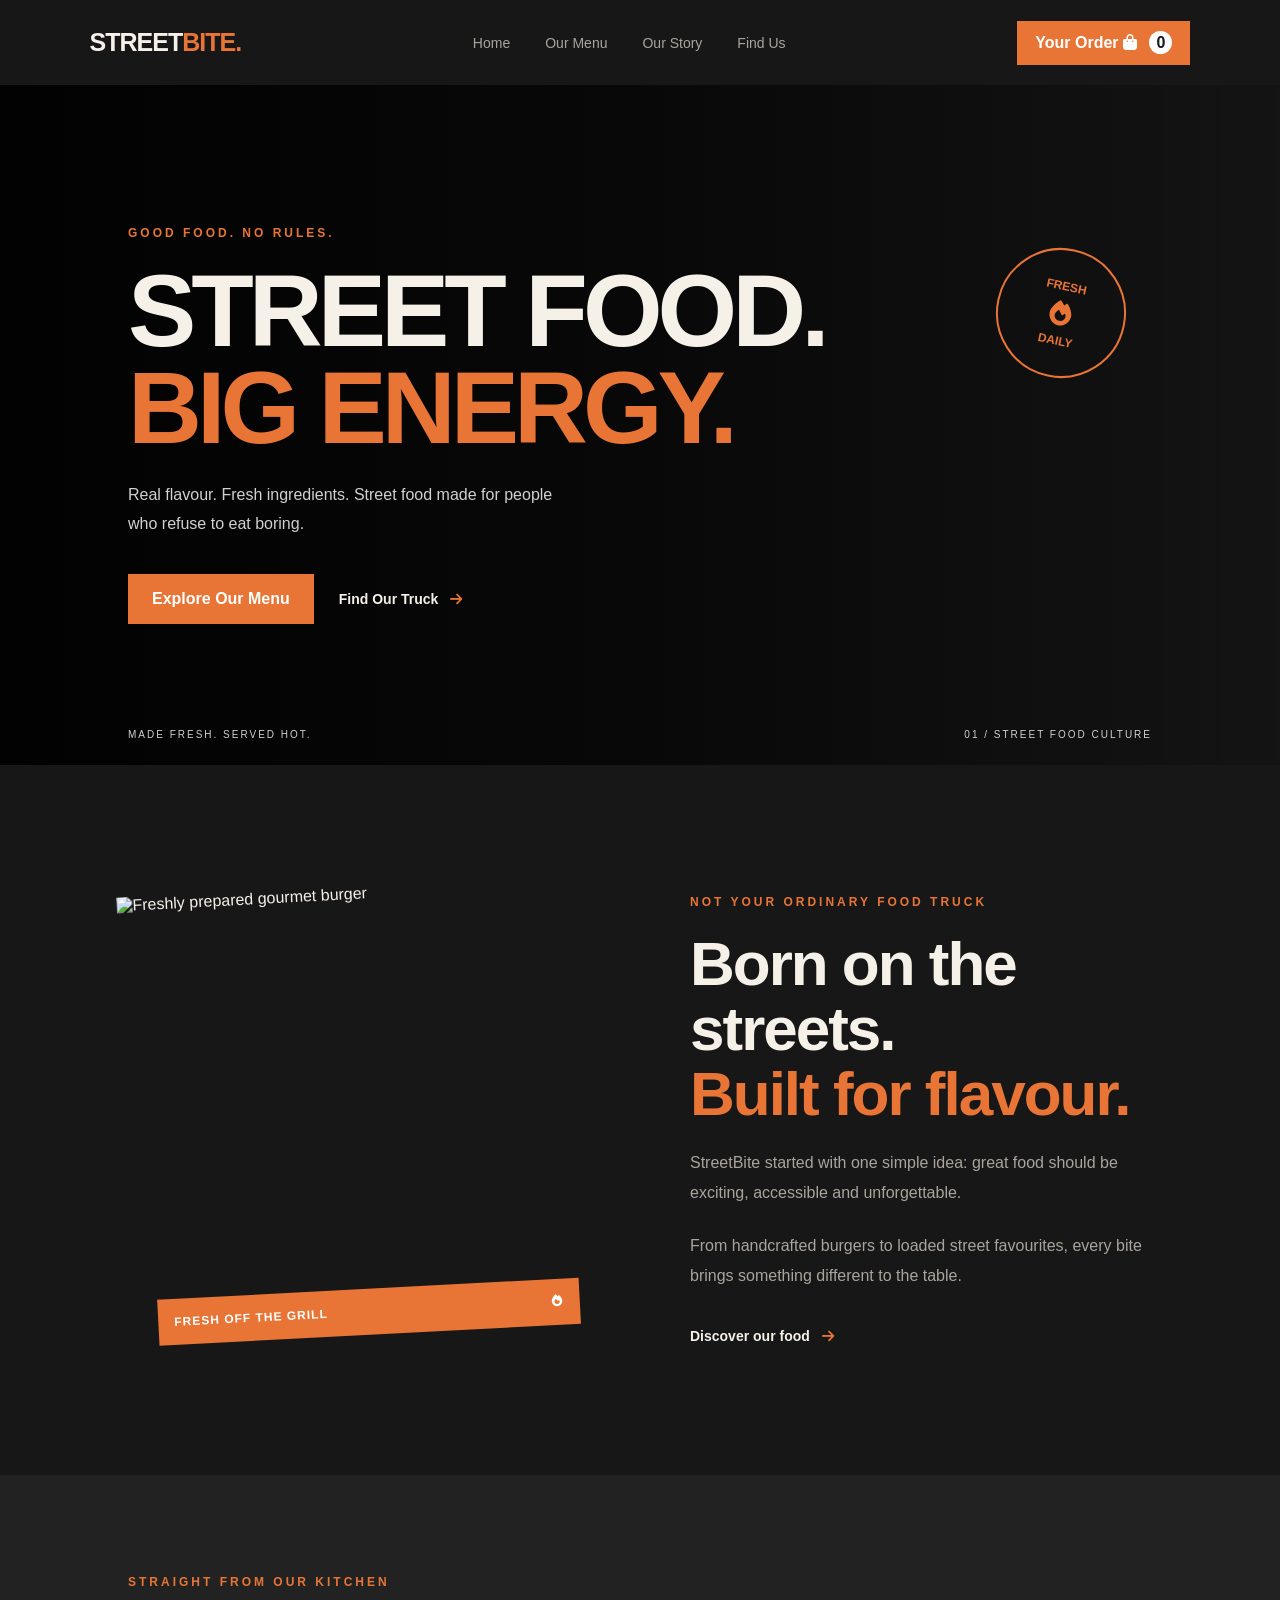
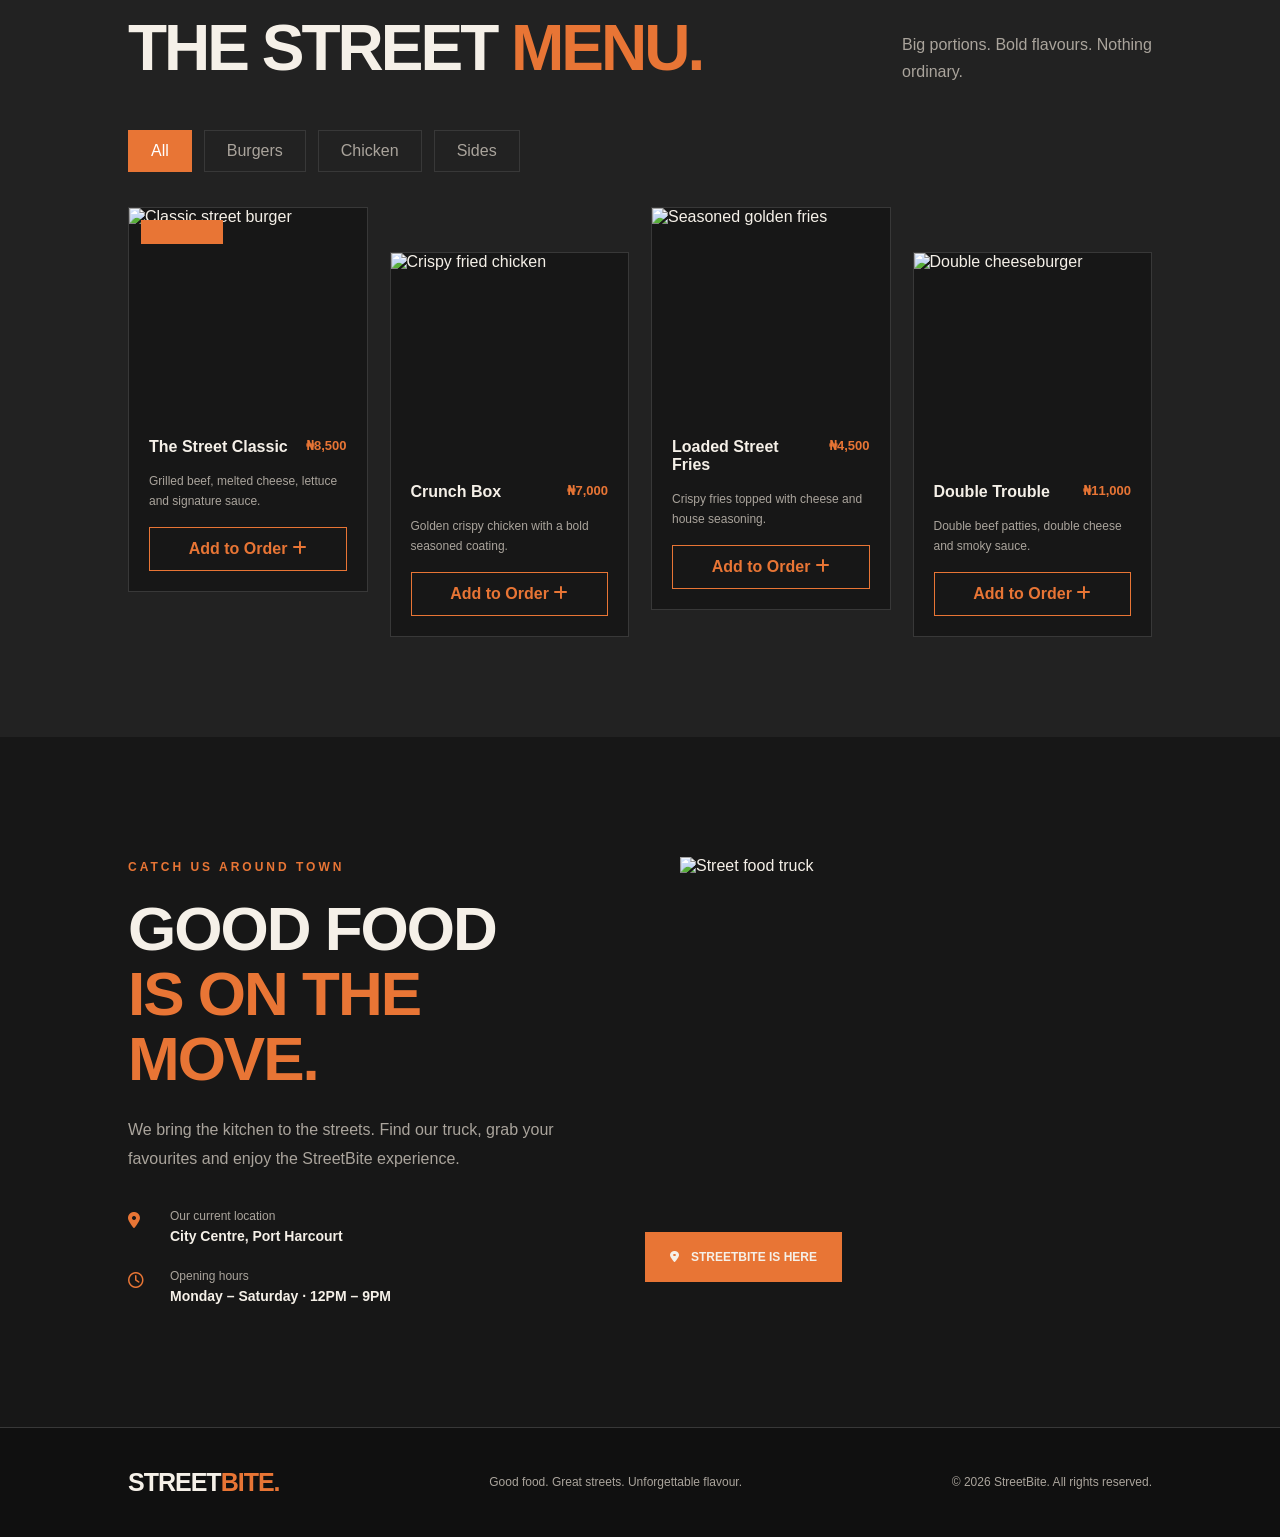
==== STREETBITE/index.html @ f9d02f8c "StreetBite" ====
<!DOCTYPE html>
<html lang="en">
<head>
    <meta charset="UTF-8">
    <meta name="viewport" content="width=device-width, initial-scale=1.0">
    <title>StreetBite | Street Food Culture</title>

    <link rel="stylesheet" href="style.css">

    <link rel="stylesheet"
        href="https://cdnjs.cloudflare.com/ajax/libs/font-awesome/6.7.2/css/all.min.css">
</head>
<body>

    <header class="header">
        <a href="#" class="logo">STREET<span>BITE.</span></a>

        <button class="menu-button" id="menuButton" aria-label="Toggle navigation">
            <i class="fa-solid fa-bars"></i>
        </button>

        <nav id="navigation">
            <a href="#home">Home</a>
            <a href="#menu">Our Menu</a>
            <a href="#story">Our Story</a>
            <a href="#location">Find Us</a>
        </nav>

        <button class="order-button" id="orderButton">
            Your Order <i class="fa-solid fa-bag-shopping"></i>
            <span id="orderCount">0</span>
        </button>
    </header>

    <main>

        <section class="hero" id="home">
            <div class="hero-overlay"></div>

            <div class="hero-content">
                <p class="eyebrow">GOOD FOOD. NO RULES.</p>

                <h1>
                    STREET FOOD.<br>
                    <span>BIG ENERGY.</span>
                </h1>

                <p class="hero-description">
                    Real flavour. Fresh ingredients. Street food
                    made for people who refuse to eat boring.
                </p>

                <div class="hero-actions">
                    <a href="#menu" class="primary-button">Explore Our Menu</a>
                    <a href="#location" class="text-link">Find Our Truck <i class="fa-solid fa-arrow-right"></i></a>
                </div>
            </div>

            <div class="hero-stamp">
                <span>FRESH</span>
                <i class="fa-solid fa-fire"></i>
                <span>DAILY</span>
            </div>

            <div class="hero-bottom">
                <span>MADE FRESH. SERVED HOT.</span>
                <span>01 / STREET FOOD CULTURE</span>
            </div>
        </section>

        <section class="story-section" id="story">
            <div class="story-image">
                <img
                    src="https://images.unsplash.com/photo-1568901346375-23c9450c58cd?w=1000"
                    alt="Freshly prepared gourmet burger">

                <div class="image-caption">
                    <span>FRESH OFF THE GRILL</span>
                    <i class="fa-solid fa-fire"></i>
                </div>
            </div>

            <div class="story-content">
                <p class="eyebrow">NOT YOUR ORDINARY FOOD TRUCK</p>

                <h2>
                    Born on the streets.<br>
                    <span>Built for flavour.</span>
                </h2>

                <p>
                    StreetBite started with one simple idea:
                    great food should be exciting, accessible
                    and unforgettable.
                </p>

                <p>
                    From handcrafted burgers to loaded street
                    favourites, every bite brings something
                    different to the table.
                </p>

                <a href="#menu" class="text-link">
                    Discover our food <i class="fa-solid fa-arrow-right"></i>
                </a>
            </div>
        </section>

        <section class="menu-section" id="menu">
            <div class="section-heading">
                <div>
                    <p class="eyebrow">STRAIGHT FROM OUR KITCHEN</p>
                    <h2>THE STREET <span>MENU.</span></h2>
                </div>

                <p>
                    Big portions. Bold flavours.
                    Nothing ordinary.
                </p>
            </div>

            <div class="menu-filters">
                <button class="filter-button active" data-category="all">All</button>
                <button class="filter-button" data-category="burger">Burgers</button>
                <button class="filter-button" data-category="chicken">Chicken</button>
                <button class="filter-button" data-category="sides">Sides</button>
            </div>

            <div class="menu-grid">

                <article class="menu-card burger">
                    <div class="menu-image">
                        <img
                            src="https://images.unsplash.com/photo-1568901346375-23c9450c58cd?w=700"
                            alt="Classic street burger">
                        <span class="menu-tag">BEST SELLER</span>
                    </div>

                    <div class="menu-card-content">
                        <div class="menu-title">
                            <h3>The Street Classic</h3>
                            <span>₦8,500</span>
                        </div>

                        <p>Grilled beef, melted cheese, lettuce and signature sauce.</p>

                        <button class="add-button" data-name="The Street Classic" data-price="8500">
                            Add to Order <i class="fa-solid fa-plus"></i>
                        </button>
                    </div>
                </article>

                <article class="menu-card chicken">
                    <div class="menu-image">
                        <img
                            src="https://images.unsplash.com/photo-1606755962773-d324e0a13086?w=700"
                            alt="Crispy fried chicken">
                    </div>

                    <div class="menu-card-content">
                        <div class="menu-title">
                            <h3>Crunch Box</h3>
                            <span>₦7,000</span>
                        </div>

                        <p>Golden crispy chicken with a bold seasoned coating.</p>

                        <button class="add-button" data-name="Crunch Box" data-price="7000">
                            Add to Order <i class="fa-solid fa-plus"></i>
                        </button>
                    </div>
                </article>

                <article class="menu-card sides">
                    <div class="menu-image">
                        <img
                            src="https://images.unsplash.com/photo-1573080496219-bb080dd4f877?w=700"
                            alt="Seasoned golden fries">
                    </div>

                    <div class="menu-card-content">
                        <div class="menu-title">
                            <h3>Loaded Street Fries</h3>
                            <span>₦4,500</span>
                        </div>

                        <p>Crispy fries topped with cheese and house seasoning.</p>

                        <button class="add-button" data-name="Loaded Street Fries" data-price="4500">
                            Add to Order <i class="fa-solid fa-plus"></i>
                        </button>
                    </div>
                </article>

                <article class="menu-card burger">
                    <div class="menu-image">
                        <img
                            src="https://images.unsplash.com/photo-1571091718767-18b5b1457add?w=700"
                            alt="Double cheeseburger">
                                            </div>

                    <div class="menu-card-content">
                        <div class="menu-title">
                            <h3>Double Trouble</h3>
                            <span>₦11,000</span>
                        </div>

                        <p>Double beef patties, double cheese and smoky sauce.</p>

                        <button class="add-button" data-name="Double Trouble" data-price="11000">
                            Add to Order <i class="fa-solid fa-plus"></i>
                        </button>
                    </div>
                </article>

            </div>
        </section>

        <section class="location-section" id="location">
            <div class="location-content">
                <p class="eyebrow">CATCH US AROUND TOWN</p>

                <h2>GOOD FOOD<br><span>IS ON THE MOVE.</span></h2>

                <p>
                    We bring the kitchen to the streets.
                    Find our truck, grab your favourites
                    and enjoy the StreetBite experience.
                </p>

                <div class="location-details">
                    <div>
                        <i class="fa-solid fa-location-dot"></i>
                        <span>Our current location</span>
                        <strong>City Centre, Port Harcourt</strong>
                    </div>

                    <div>
                        <i class="fa-regular fa-clock"></i>
                        <span>Opening hours</span>
                        <strong>Monday – Saturday · 12PM – 9PM</strong>
                    </div>
                </div>
            </div>

            <div class="location-visual">
                <img
                    src="https://images.unsplash.com/photo-1565123409695-7b5ef63a2efb?w=1000"
                    alt="Street food truck">

                <div class="location-label">
                    <i class="fa-solid fa-location-dot"></i>
                    <span>STREETBITE IS HERE</span>
                </div>
            </div>
        </section>

    </main>

    <footer class="footer">
        <a href="#" class="logo">STREET<span>BITE.</span></a>

        <p>Good food. Great streets. Unforgettable flavour.</p>

        <span>© 2026 StreetBite. All rights reserved.</span>
    </footer>

    <div class="order-overlay" id="orderOverlay"></div>

    <aside class="order-panel" id="orderPanel">
        <div class="order-header">
            <h2>Your Order</h2>
            <button id="closeOrder" aria-label="Close order">
                <i class="fa-solid fa-xmark"></i>
            </button>
        </div>

        <div class="order-items" id="orderItems">
            <p class="empty-order">Your order is empty.</p>
        </div>

        <div class="order-total">
            <span>Total</span>
            <strong id="orderTotal">₦0</strong>
        </div>

        <button class="checkout-button" id="clearOrder">
            Clear Order
        </button>
    </aside>

    <script src="script.js"></script>
</body>
</html>
---- STREETBITE/style.css ----
* {
    margin: 0;
    padding: 0;
    box-sizing: border-box;
}

:root {
    --background: #171717;
    --surface: #222222;
    --accent: #e87535;
    --text: #f5f0e8;
    --muted: #aaa49c;
    --border: #383838;
}

html {
    scroll-behavior: smooth;
}

body {
    background: var(--background);
    color: var(--text);
    font-family: Arial, sans-serif;
}

button,
a {
    font: inherit;
}

a {
    color: inherit;
    text-decoration: none;
}

button {
    cursor: pointer;
}

img {
    width: 100%;
    display: block;
    object-fit: cover;
}

.header {
    min-height: 85px;
    padding: 0 7%;
    display: flex;
    align-items: center;
    justify-content: space-between;
    gap: 30px;
    background: var(--background);
    position: relative;
    z-index: 20;
}

.logo {
    font-size: 25px;
    font-weight: 900;
    letter-spacing: -1px;
}

.logo span {
    color: var(--accent);
}

.header nav {
    display: flex;
    align-items: center;
    gap: 35px;
}

.header nav a {
    color: var(--muted);
    font-size: 14px;
    transition: color 0.3s;
}

.header nav a:hover {
    color: var(--accent);
}

.menu-button {
    display: none;
    background: none;
    border: none;
    color: var(--text);
    font-size: 22px;
}

.order-button {
    background: var(--accent);
    border: none;
    padding: 13px 18px;
    color: white;
    font-weight: 700;
}

.order-button span {
    margin-left: 8px;
    background: white;
    color: var(--background);
    padding: 3px 7px;
    border-radius: 50%;
}

/* Hero */

.hero {
    min-height: 680px;
    position: relative;
    display: flex;
    align-items: center;
    padding: 80px 10%;
    background-image: url("https://images.unsplash.com/photo-1550547660-d9450f859349?w=1800");
    background-position: center;
    background-size: cover;
    overflow: hidden;
}

.hero-overlay {
    position: absolute;
    inset: 0;
    background: linear-gradient(
        90deg,
        rgba(0, 0, 0, 0.92),
        rgba(0, 0, 0, 0.65),
        rgba(0, 0, 0, 0.15)
    );
}

.hero-content {
    position: relative;
    z-index: 2;
    max-width: 700px;
}

.eyebrow {
    color: var(--accent);
    font-size: 12px;
    font-weight: 800;
    letter-spacing: 3px;
    margin-bottom: 22px;
}

.hero h1 {
    font-size: clamp(55px, 8vw, 105px);
    line-height: 0.95;
    font-weight: 900;
    letter-spacing: -5px;
}

.hero h1 span,
.story-content h2 span,
.section-heading h2 span,
.location-content h2 span {
    color: var(--accent);
}

.hero-description {
    max-width: 440px;
    color: #d1d1d1;
    line-height: 1.8;
    margin-top: 25px;
}

.hero-actions {
    display: flex;
    align-items: center;
    flex-wrap: wrap;
    gap: 25px;
    margin-top: 35px;
}

.primary-button {
    display: inline-block;
    background: var(--accent);
    color: white;
    padding: 16px 24px;
    font-weight: 700;
    transition: transform 0.3s;
}

.primary-button:hover {
    transform: translateY(-4px);
}

.text-link {
    color: var(--text);
    font-size: 14px;
    font-weight: 700;
}

.text-link i {
    color: var(--accent);
    margin-left: 8px;
}

.hero-stamp {
    position: absolute;
    right: 12%;
    top: 24%;
    width: 130px;
    height: 130px;
    border: 2px solid var(--accent);
    border-radius: 50%;
    display: flex;
    flex-direction: column;
    align-items: center;
    justify-content: center;
    gap: 8px;
    color: var(--accent);
    font-size: 12px;
    font-weight: 900;
    transform: rotate(12deg);
    z-index: 2;
}

.hero-stamp i {
    font-size: 25px;
}

.hero-bottom {
    position: absolute;
    bottom: 25px;
    left: 10%;
    right: 10%;
    display: flex;
    justify-content: space-between;
    color: #d0d0d0;
    font-size: 10px;
    letter-spacing: 2px;
}

/* Story */

.story-section {
    padding: 120px 10%;
    display: grid;
    grid-template-columns: 1fr 1fr;
    align-items: center;
    gap: 100px;
}

.story-image {
    position: relative;
    transform: rotate(-3deg);
}

.story-image img {
    height: 470px;
}

.image-caption {
    position: absolute;
    bottom: 20px;
    left: 20px;
    right: 20px;
    background: var(--accent);
    color: white;
    padding: 16px;
    display: flex;
    justify-content: space-between;
    font-size: 12px;
    font-weight: 800;
    letter-spacing: 1px;
}

.story-content h2,
.location-content h2 {
    font-size: clamp(38px, 5vw, 62px);
    line-height: 1.05;
    letter-spacing: -2px;
}

.story-content > p:not(.eyebrow) {
    color: var(--muted);
    line-height: 1.9;
    margin: 22px 0;
    max-width: 480px;
}

.story-content .text-link {
    display: inline-block;
    margin-top: 15px;
}

/* Menu */

.menu-section {
    padding: 100px 10%;
    background: var(--surface);
}

.section-heading {
    display: flex;
    align-items: end;
    justify-content: space-between;
    gap: 30px;
    margin-bottom: 45px;
}

.section-heading h2 {
    font-size: clamp(38px, 5vw, 65px);
    letter-spacing: -3px;
}

.section-heading > p {
    max-width: 250px;
    color: var(--muted);
    line-height: 1.7;
}

.menu-filters {
    display: flex;
    flex-wrap: wrap;
    gap: 12px;
    margin-bottom: 35px;
}

.filter-button {
    padding: 11px 22px;
    border: 1px solid var(--border);
    background: transparent;
    color: var(--muted);
    transition: 0.3s;
}

.filter-button.active,
.filter-button:hover {
    background: var(--accent);
    border-color: var(--accent);
    color: white;
}

.menu-grid {
    display: grid;
    grid-template-columns: repeat(4, 1fr);
    gap: 22px;
    align-items: start;
}

.menu-card {
    background: var(--background);
    border: 1px solid var(--border);
    transition: transform 0.4s, border-color 0.4s;
    transform-style: preserve-3d;
    perspective: 1000px;
}

.menu-card:nth-child(even) {
    margin-top: 45px;
}

.menu-card:hover {
    transform: translateY(-10px) rotateY(-4deg);
    border-color: var(--accent);
}

.menu-image {
    height: 210px;
    position: relative;
    overflow: hidden;
}

.menu-image img {
    height: 100%;
    transition: transform 0.5s;
}

.menu-card:hover .menu-image img {
    transform: scale(1.08);
}

.menu-tag {
    position: absolute;
    top: 12px;
    left: 12px;
    background: var(--accent);
    padding: 7px 10px;
    font-size: 9px;
    font-weight: 800;
}

.menu-card-content {
    padding: 20px;
}

.menu-title {
    display: flex;
    justify-content: space-between;
    align-items: start;
    gap: 10px;
}

.menu-title h3 {
    font-size: 16px;
}

.menu-title span {
    color: var(--accent);
    font-size: 13px;
    font-weight: 800;
    white-space: nowrap;
}

.menu-card-content p {
    color: var(--muted);
    font-size: 12px;
    line-height: 1.7;
    margin: 15px 0;
}

.add-button {
    width: 100%;
    background: transparent;
    border: 1px solid var(--accent);
    color: var(--accent);
    padding: 12px;
    font-weight: 700;
    transition: 0.3s;
}

.add-button:hover {
    background: var(--accent);
    color: white;
}

/* Location */

.location-section {
    padding: 120px 10%;
    display: grid;
    grid-template-columns: 1fr 1fr;
    align-items: center;
    gap: 80px;
}

.location-content > p:not(.eyebrow) {
    color: var(--muted);
    line-height: 1.8;
    margin-top: 25px;
    max-width: 440px;
}

.location-details {
    margin-top: 35px;
    display: grid;
    gap: 25px;
}

.location-details div {
    display: grid;
    grid-template-columns: 30px 1fr;
    gap: 5px 12px;
}

.location-details i {
    color: var(--accent);
    grid-row: span 2;
    padding-top: 3px;
}

.location-details span {
    color: var(--muted);
    font-size: 12px;
}

.location-details strong {
    font-size: 14px;
}

.location-visual {
    position: relative;
}

.location-visual img {
    height: 450px;
}

.location-label {
    position: absolute;
    bottom: 25px;
    left: -35px;
    background: var(--accent);
    padding: 18px 25px;
    display: flex;
    gap: 12px;
    align-items: center;
    font-weight: 800;
    font-size: 12px;
}

/* Footer */

.footer {
    background: #101010;
    border-top: 1px solid var(--border);
    padding: 40px 10%;
    display: flex;
    justify-content: space-between;
    align-items: center;
    gap: 20px;
    flex-wrap: wrap;
}

.footer p,
.footer > span {
    color: var(--muted);
    font-size: 12px;
}

/* Order panel */

.order-overlay {
    position: fixed;
    inset: 0;
    background: rgba(0, 0, 0, 0.7);
    z-index: 40;
    opacity: 0;
    visibility: hidden;
    transition: 0.3s;
}

.order-overlay.active {
    opacity: 1;
    visibility: visible;
}

.order-panel {
    position: fixed;
    top: 0;
    right: -420px;
    width: min(400px, 100%);
    height: 100vh;
    background: var(--surface);
    z-index: 41;
    padding: 30px;
    display: flex;
    flex-direction: column;
    transition: right 0.3s;
}

.order-panel.active {
    right: 0;
}

.order-header {
    display: flex;
    justify-content: space-between;
    align-items: center;
    padding-bottom: 25px;
    border-bottom: 1px solid var(--border);
}

.order-header button {
    background: none;
    border: none;
    color: var(--text);
    font-size: 22px;
}

.order-items {
    flex: 1;
    overflow-y: auto;
    padding: 20px 0;
}

.empty-order {
    color: var(--muted);
    text-align: center;
    padding-top: 40px;
}

.order-item {
    display: flex;
    justify-content: space-between;
    gap: 15px;
    padding: 15px 0;
    border-bottom: 1px solid var(--border);
}

.order-item p {
    font-size: 14px;
    margin-bottom: 5px;
}

.order-item span {
    color: var(--accent);
    font-size: 12px;
}

.order-item button {
    background: none;
    border: none;
    color: #e87535;
}

.order-total {
    display: flex;
    justify-content: space-between;
    padding: 20px 0;
    border-top: 1px solid var(--border);
}

.order-total strong {
    color: var(--accent);
}

.checkout-button {
    width: 100%;
    padding: 15px;
    background: var(--accent);
    color: white;
    border: none;
    font-weight: 800;
}

/* Responsive */

@media (max-width: 1000px) {
    .menu-grid {
        grid-template-columns: repeat(2, 1fr);
    }

    .story-section,
    .location-section {
        gap: 50px;
    }
}

@media (max-width: 750px) {
    .header {
        padding: 20px 6%;
        flex-wrap: wrap;
    }

    .menu-button {
        display: block;
        order: 3;
    }

    .header nav {
        display: none;
        order: 4;
        width: 100%;
        flex-direction: column;
        align-items: flex-start;
        gap: 22px;
        padding: 20px 0;
    }

    .header nav.active {
        display: flex;
    }

    .order-button {
        margin-left: auto;
    }

    .hero {
        min-height: 650px;
        padding: 70px 7%;
        background-position: 60% center;
    }

    .hero h1 {
        letter-spacing: -3px;
    }

    .hero-stamp {
        width: 90px;
        height: 90px;
        right: 7%;
        top: 12%;
        font-size: 9px;
    }

    .hero-bottom {
        left: 7%;
        right: 7%;
        font-size: 8px;
    }

    .story-section,
    .location-section {
        grid-template-columns: 1fr;
        padding: 80px 7%;
    }

    .story-image img {
        height: 350px;
    }

    .location-visual img {
        height: 350px;
    }

    .location-label {
        left: -10px;
    }

    .menu-section {
        padding: 80px 7%;
    }

    .section-heading {
        align-items: flex-start;
        flex-direction: column;
    }

    .menu-card:nth-child(even) {
        margin-top: 0;
    }

    .footer {
        padding: 35px 7%;
        flex-direction: column;
        align-items: flex-start;
    }
}

@media (max-width: 480px) {
    .logo {
        font-size: 21px;
    }

    .order-button {
        padding: 11px;
        font-size: 12px;
    }

    .hero h1 {
        font-size: 53px;
    }

    .hero-stamp {
        display: none;
    }

    .hero-actions {
        align-items: flex-start;
        flex-direction: column;
    }

    .menu-grid {
        grid-template-columns: 1fr;
    }

    .menu-image {
        height: 240px;
    }

    .story-content h2,
    .location-content h2 {
        font-size: 40px;
    }

    .hero-bottom span:last-child {
        display: none;
    }
}
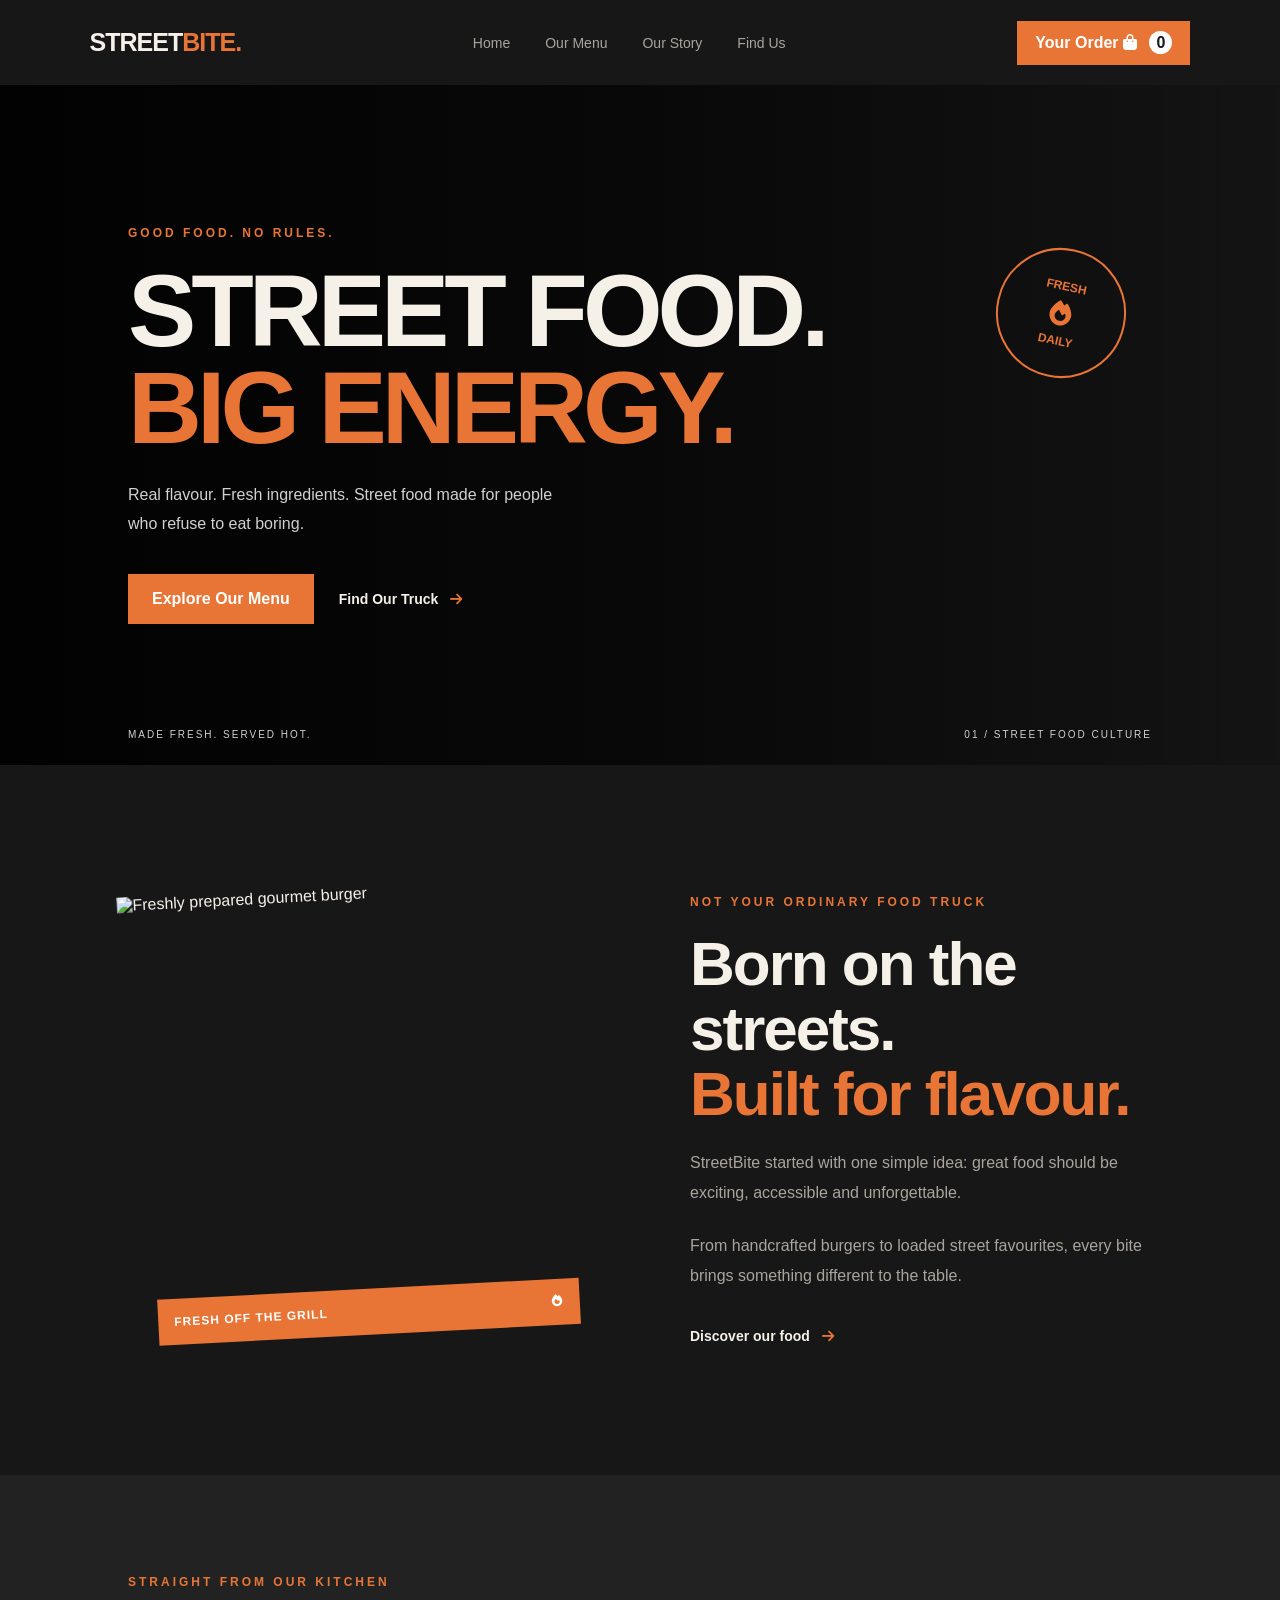
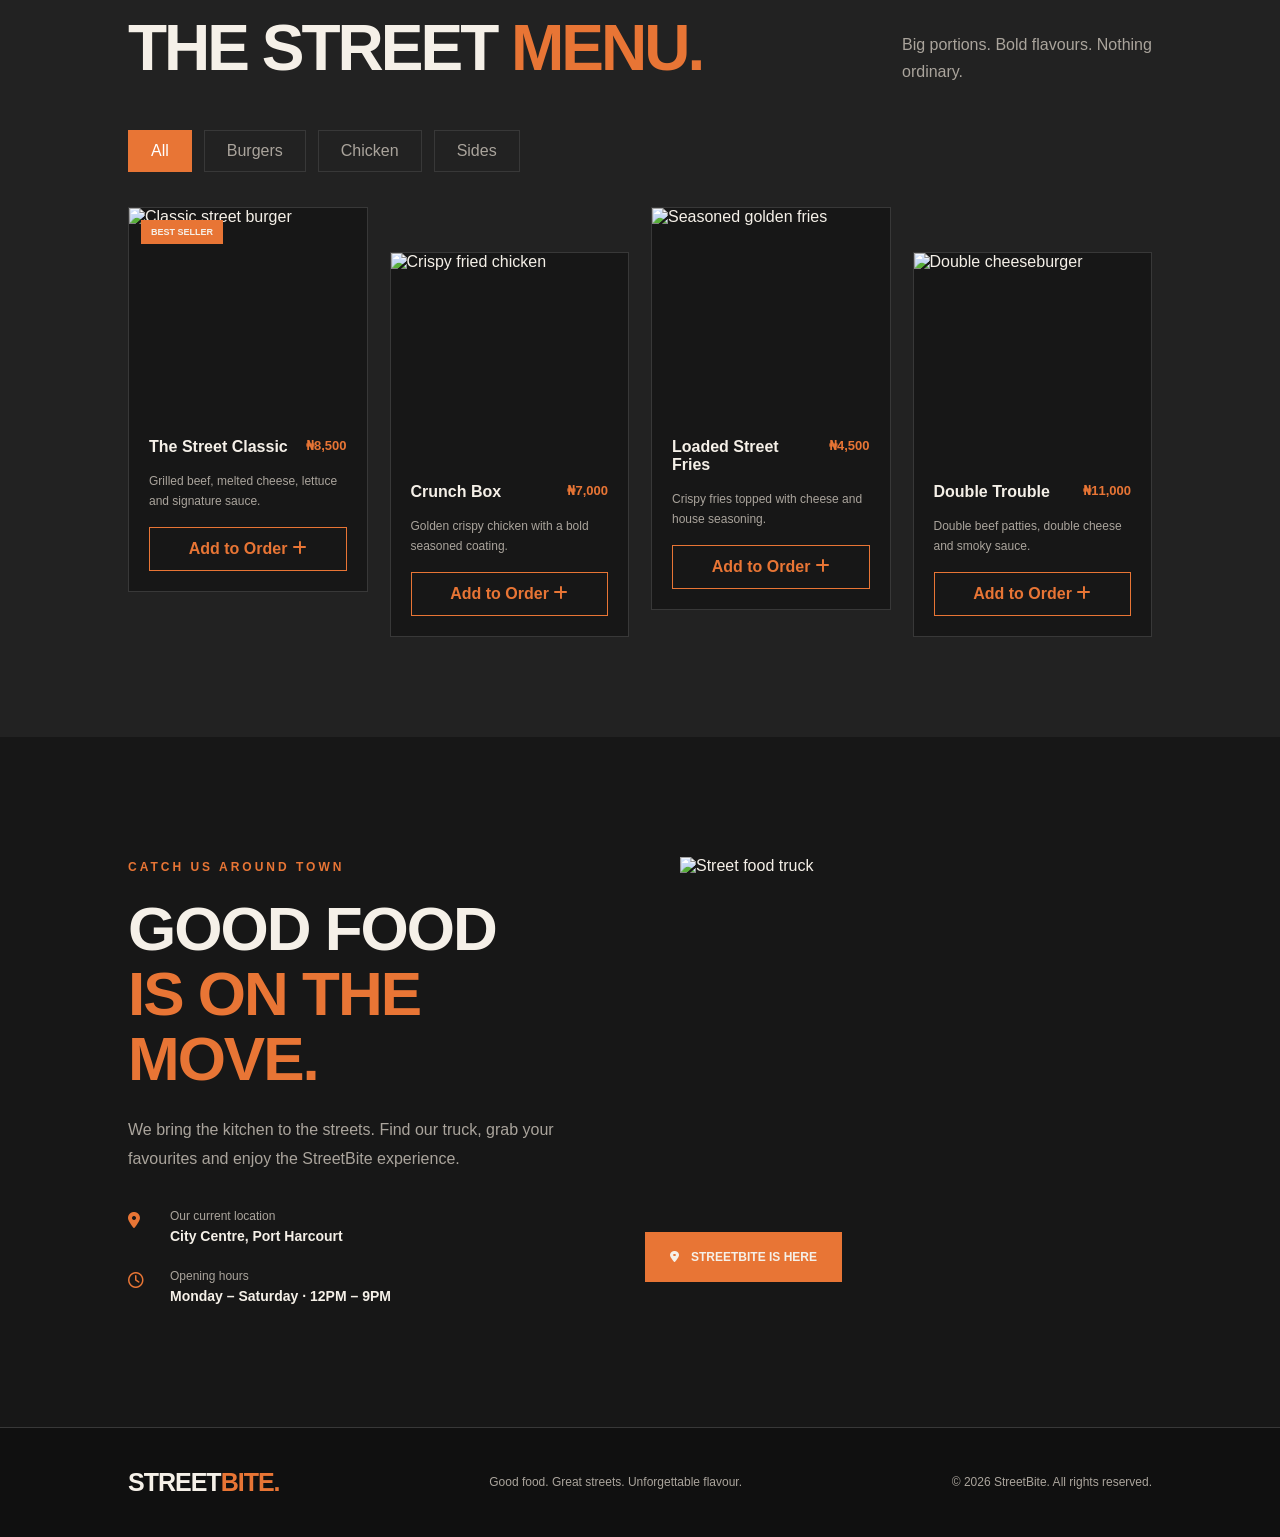
==== commit 6b9c8cfb: "Rolling" ====
--- a/STREETBITE/index.html
+++ b/STREETBITE/index.html
@@ -195,9 +195,9 @@
                 <article class="menu-card burger">
                     <div class="menu-image">
                         <img
-                            src="https://images.unsplash.com/photo-1571091718767-18b5b1457add?w=700"
-                            alt="Double cheeseburger">
-                                            </div>
+                 src="https://images.unsplash.com/photo-1571091718767-18b5b1457add?w=700"
+                 alt="Double cheeseburger">
+                    </div>
 
                     <div class="menu-card-content">
                         <div class="menu-title">
